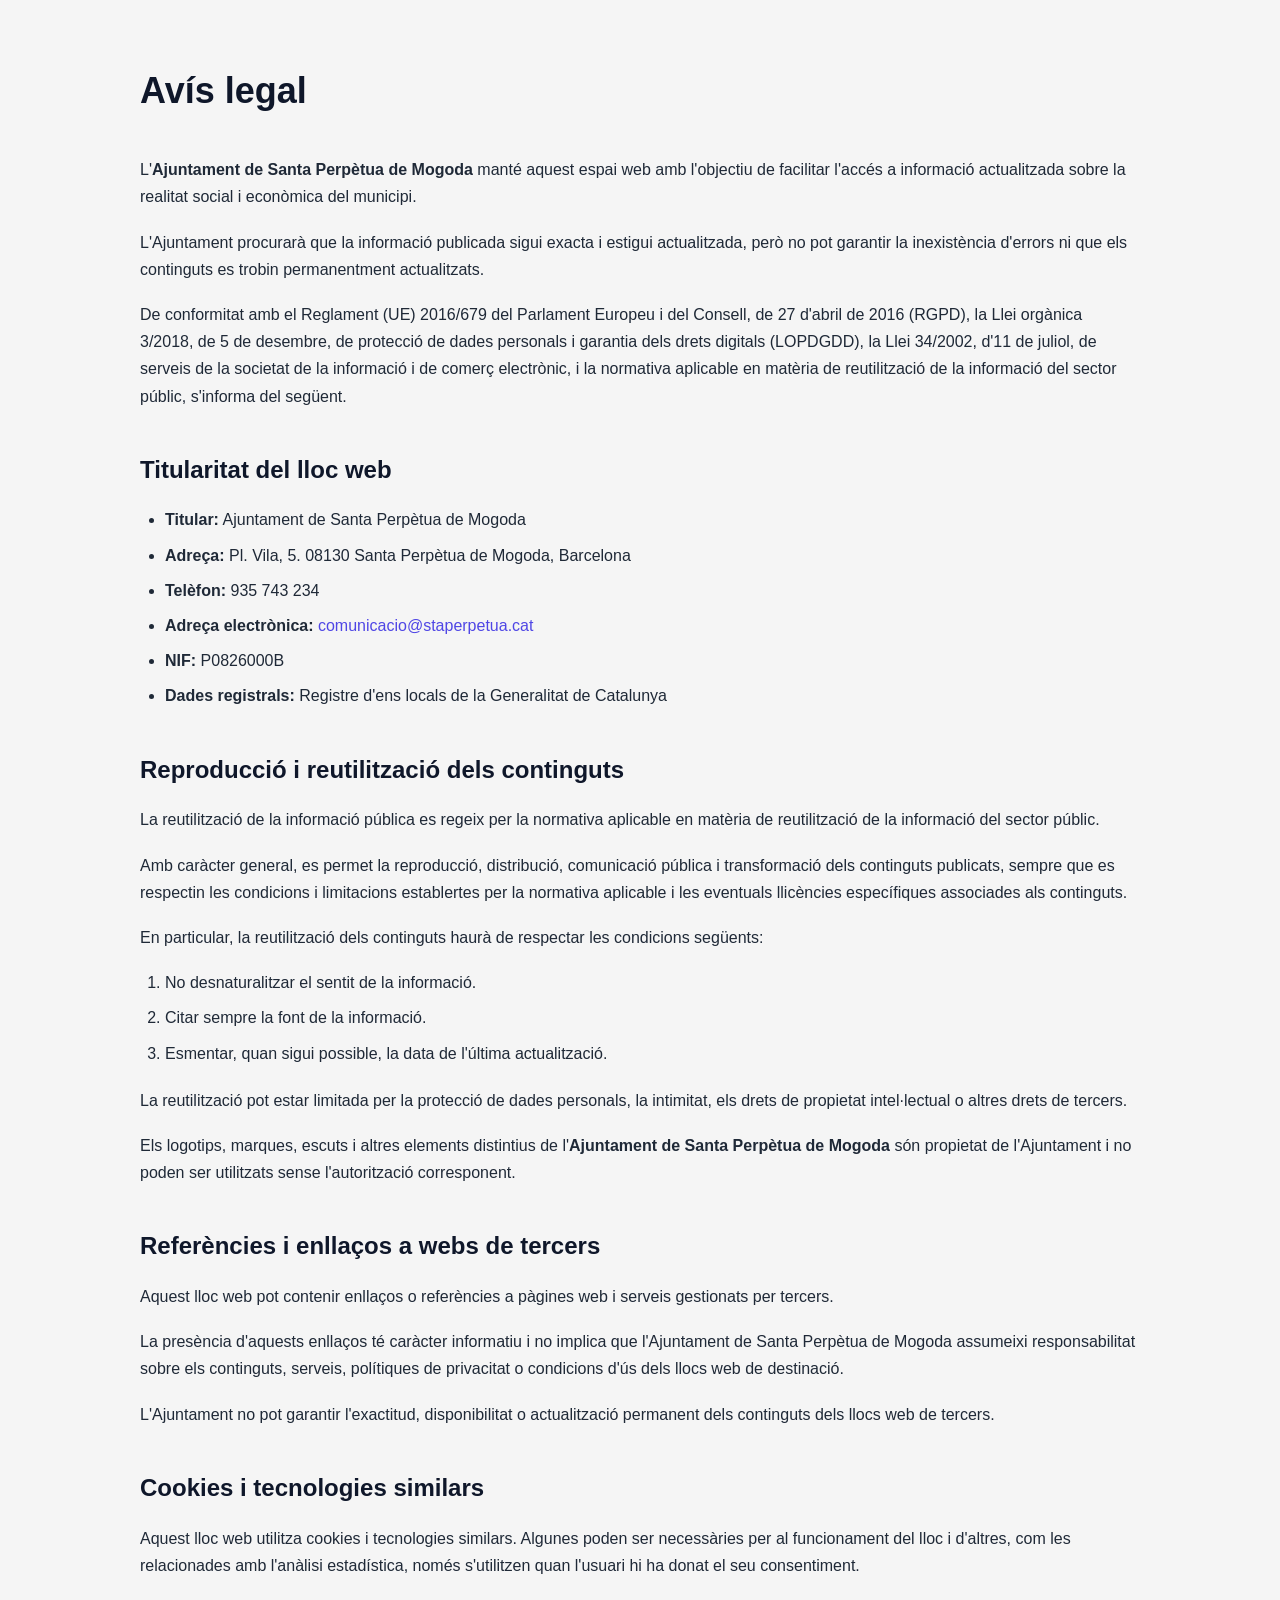
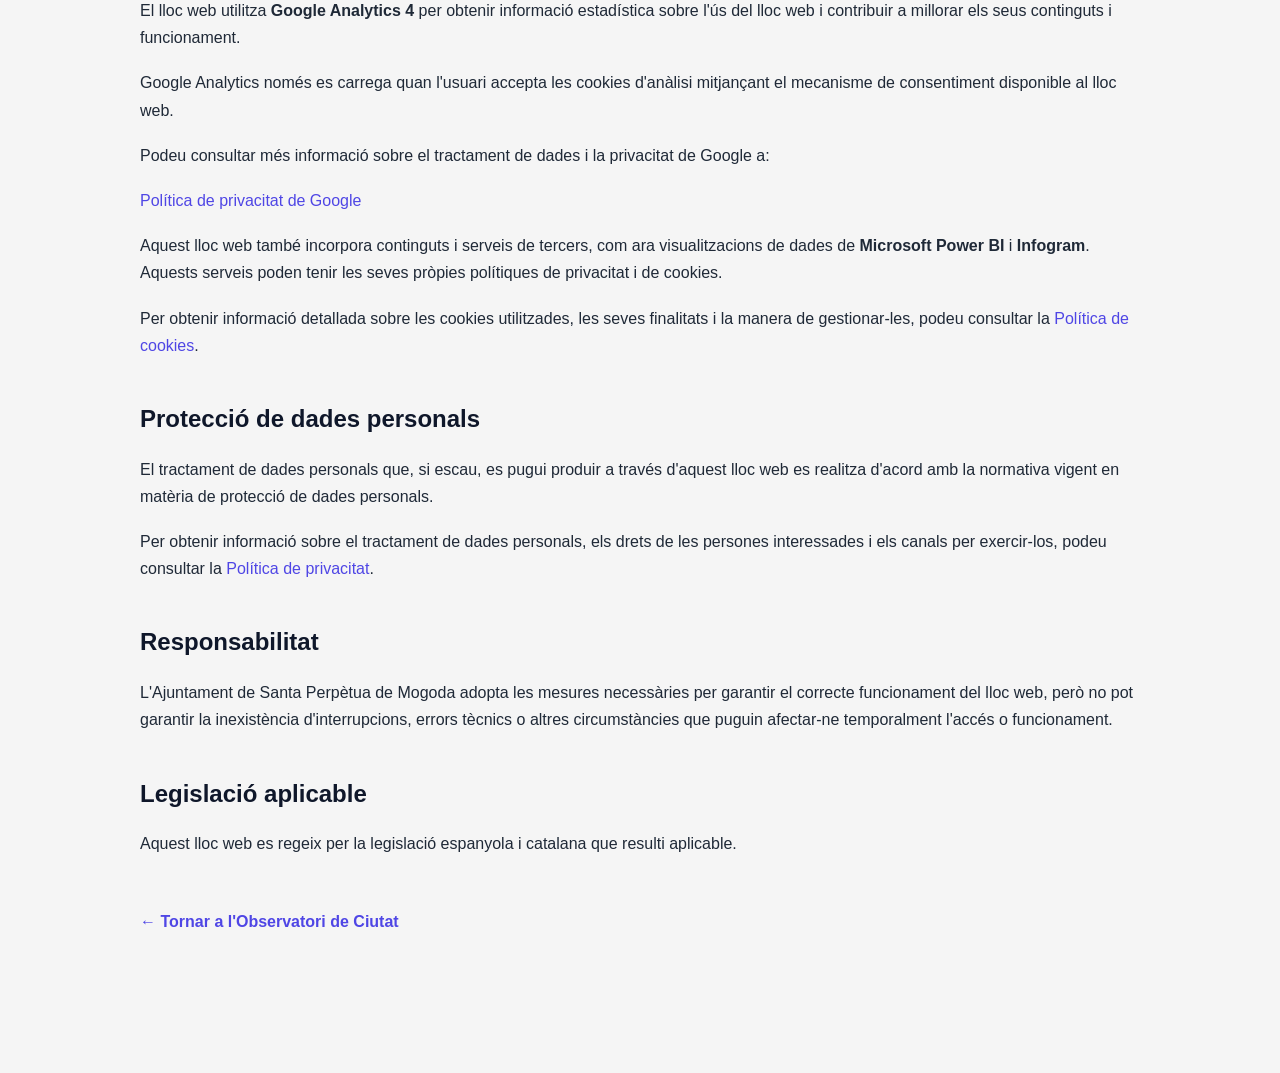
==== avis-legal.html @ c371d7ac "més modificacions" ====
<!DOCTYPE html>
<html lang="ca">

<head>
  <meta charset="UTF-8">
  <meta name="viewport" content="width=device-width, initial-scale=1.0">

  <title>Avís legal - Observatori de Ciutat</title>

  <link rel="stylesheet" href="style.css">
  <link rel="icon" type="image/png" href="favicon_blau.png">
</head>

<body>

  <main>

    <section class="legal-page">

      <h1>Avís legal</h1>

      <p>
        L'<strong>Ajuntament de Santa Perpètua de Mogoda</strong> manté
        aquest espai web amb l'objectiu de facilitar l'accés a informació
        actualitzada sobre la realitat social i econòmica del municipi.
      </p>

      <p>
        L'Ajuntament procurarà que la informació publicada sigui exacta
        i estigui actualitzada, però no pot garantir la inexistència
        d'errors ni que els continguts es trobin permanentment actualitzats.
      </p>

      <p>
        De conformitat amb el Reglament (UE) 2016/679 del Parlament Europeu
        i del Consell, de 27 d'abril de 2016 (RGPD), la Llei orgànica 3/2018,
        de 5 de desembre, de protecció de dades personals i garantia dels
        drets digitals (LOPDGDD), la Llei 34/2002, d'11 de juliol, de serveis
        de la societat de la informació i de comerç electrònic, i la normativa
        aplicable en matèria de reutilització de la informació del sector
        públic, s'informa del següent.
      </p>


      <h2 id="titular">Titularitat del lloc web</h2>

      <ul>
        <li><strong>Titular:</strong> Ajuntament de Santa Perpètua de Mogoda</li>
        <li><strong>Adreça:</strong> Pl. Vila, 5. 08130 Santa Perpètua de Mogoda, Barcelona</li>
        <li><strong>Telèfon:</strong> 935 743 234</li>
        <li>
          <strong>Adreça electrònica:</strong>
          <a href="mailto:comunicacio@staperpetua.cat">
            comunicacio@staperpetua.cat
          </a>
        </li>
        <li><strong>NIF:</strong> P0826000B</li>
        <li>
          <strong>Dades registrals:</strong>
          Registre d'ens locals de la Generalitat de Catalunya
        </li>
      </ul>


      <h2 id="continguts">Reproducció i reutilització dels continguts</h2>

      <p>
        La reutilització de la informació pública es regeix per la normativa
        aplicable en matèria de reutilització de la informació del sector
        públic.
      </p>

      <p>
        Amb caràcter general, es permet la reproducció, distribució,
        comunicació pública i transformació dels continguts publicats,
        sempre que es respectin les condicions i limitacions establertes
        per la normativa aplicable i les eventuals llicències específiques
        associades als continguts.
      </p>

      <p>
        En particular, la reutilització dels continguts haurà de respectar
        les condicions següents:
      </p>

      <ol>
        <li>No desnaturalitzar el sentit de la informació.</li>
        <li>Citar sempre la font de la informació.</li>
        <li>Esmentar, quan sigui possible, la data de l'última actualització.</li>
      </ol>

      <p>
        La reutilització pot estar limitada per la protecció de dades
        personals, la intimitat, els drets de propietat intel·lectual
        o altres drets de tercers.
      </p>

      <p>
        Els logotips, marques, escuts i altres elements distintius de
        l'<strong>Ajuntament de Santa Perpètua de Mogoda</strong> són
        propietat de l'Ajuntament i no poden ser utilitzats sense
        l'autorització corresponent.
      </p>


      <h2 id="links">Referències i enllaços a webs de tercers</h2>

      <p>
        Aquest lloc web pot contenir enllaços o referències a pàgines web
        i serveis gestionats per tercers.
      </p>

      <p>
        La presència d'aquests enllaços té caràcter informatiu i no implica
        que l'Ajuntament de Santa Perpètua de Mogoda assumeixi responsabilitat
        sobre els continguts, serveis, polítiques de privacitat o condicions
        d'ús dels llocs web de destinació.
      </p>

      <p>
        L'Ajuntament no pot garantir l'exactitud, disponibilitat o actualització
        permanent dels continguts dels llocs web de tercers.
      </p>


      <h2 id="cookies">Cookies i tecnologies similars</h2>

      <p>
        Aquest lloc web utilitza cookies i tecnologies similars. Algunes
        poden ser necessàries per al funcionament del lloc i d'altres,
        com les relacionades amb l'anàlisi estadística, només s'utilitzen
        quan l'usuari hi ha donat el seu consentiment.
      </p>

      <p>
        El lloc web utilitza <strong>Google Analytics 4</strong> per obtenir
        informació estadística sobre l'ús del lloc web i contribuir a millorar
        els seus continguts i funcionament.
      </p>

      <p>
        Google Analytics només es carrega quan l'usuari accepta les cookies
        d'anàlisi mitjançant el mecanisme de consentiment disponible al lloc
        web.
      </p>

      <p>
        Podeu consultar més informació sobre el tractament de dades i la
        privacitat de Google a:
      </p>

      <p>
        <a
          href="https://policies.google.com/privacy"
          target="_blank"
          rel="noopener noreferrer"
        >
          Política de privacitat de Google
        </a>
      </p>

      <p>
        Aquest lloc web també incorpora continguts i serveis de tercers,
        com ara visualitzacions de dades de <strong>Microsoft Power BI</strong>
        i <strong>Infogram</strong>. Aquests serveis poden tenir les seves
        pròpies polítiques de privacitat i de cookies.
      </p>

      <p>
        Per obtenir informació detallada sobre les cookies utilitzades,
        les seves finalitats i la manera de gestionar-les, podeu consultar
        la <a href="cookies.html">Política de cookies</a>.
      </p>


      <h2 id="dades">Protecció de dades personals</h2>

      <p>
        El tractament de dades personals que, si escau, es pugui produir
        a través d'aquest lloc web es realitza d'acord amb la normativa
        vigent en matèria de protecció de dades personals.
      </p>

      <p>
        Per obtenir informació sobre el tractament de dades personals,
        els drets de les persones interessades i els canals per exercir-los,
        podeu consultar la
        <a href="privacitat.html">Política de privacitat</a>.
      </p>


      <h2>Responsabilitat</h2>

      <p>
        L'Ajuntament de Santa Perpètua de Mogoda adopta les mesures
        necessàries per garantir el correcte funcionament del lloc web,
        però no pot garantir la inexistència d'interrupcions, errors
        tècnics o altres circumstàncies que puguin afectar-ne temporalment
        l'accés o funcionament.
      </p>


      <h2>Legislació aplicable</h2>

      <p>
        Aquest lloc web es regeix per la legislació espanyola i catalana
        que resulti aplicable.
      </p>


      <p class="legal-back">
        <a href="index.html">← Tornar a l'Observatori de Ciutat</a>
      </p>

    </section>

  </main>

</body>

</html>
---- style.css ----
/* =========================================================
   BASE
   ========================================================= */

body {
  font-family: Arial, sans-serif;
  margin: 0;
  background-color: #f5f5f5;
  color: #222;
}

main {
  margin-top: 0;
}

.hidden {
  display: none !important;
}


/* =========================================================
   HEADER / NAV
   ========================================================= */

header {
  background-color: #0f172a;
  color: white;
  padding: 20px 40px;
}

nav a {
  color: white;
  margin-right: 20px;
  text-decoration: none;
}


/* =========================================================
   HERO
   ========================================================= */

.hero {
  padding: 60px 40px;
  background: white;
}

.hero-slider {
  position: relative;
  width: 100%;
  height: 60vh;
  overflow: hidden;
}

.hero-slider .slide {
  position: absolute;
  inset: 0;
  width: 100%;
  height: 100%;
  object-fit: cover;
  object-position: center 35%;
  opacity: 0;
  transition: opacity 0.4s ease;
}

.hero-slider .slide.active {
  opacity: 1;
}

.hero-slider::after {
  content: "";
  position: absolute;
  inset: 0;
  background: rgba(0, 0, 0, 0.05);
  pointer-events: none;
}

.hero-slider button {
  position: absolute;
  top: 50%;
  transform: translateY(-50%);
  width: 48px;
  height: 48px;
  border: none;
  border-radius: 50%;
  background: rgba(0, 0, 0, 0.45);
  color: white;
  font-size: 28px;
  cursor: pointer;
  z-index: 10;
}

.hero-slider button:hover {
  background: rgba(0, 0, 0, 0.7);
}

.prev {
  left: 20px;
}

.next {
  right: 20px;
}


/* =========================================================
   HERO CONTENT
   ========================================================= */

.hero-content {
  position: absolute;
  top: 30%;
  left: 50%;
  transform: translate(-50%, -50%);
  z-index: 30;
  width: 80%;
  text-align: center;
  color: #ffffff;
  text-shadow: 0 2px 12px rgba(0, 0, 0, 0.9);
}

.hero-content h1 {
  font-size: 54px;
  margin-bottom: 10px;
}

.hero-content p {
  font-size: 20px;
  margin-bottom: 10px;
}

.hero-content nav {
  display: flex;
  justify-content: center;
  flex-wrap: wrap;
  gap: 15px;
}

.hero-content nav a {
  color: white;
  text-decoration: none;
  padding: 10px 18px;
  margin-right: 0;
  background: rgba(0, 0, 0, 0.4);
  border-radius: 999px;
  transition: 0.3s;
}

.hero-content nav a:hover {
  background: rgba(0, 0, 0, 0.7);
}


/* =========================================================
   HERO LOGO
   ========================================================= */

.overlay-logo {
  position: static;
  width: 220px;
  margin-bottom: -120px;
  animation: fadeUp 1s ease forwards;
  animation-delay: 1s;
  opacity: 0;
  filter: drop-shadow(0 6px 20px rgba(0, 0, 0, 0.9));
}

@keyframes fadeUp {
  from {
    opacity: 0;
    transform: translateY(20px);
  }

  to {
    opacity: 0.95;
    transform: translateY(0);
  }
}


/* =========================================================
   CARDS
   ========================================================= */

.cards {
  display: grid;
  grid-template-columns: repeat(4, 1fr);
  gap: 20px;
  max-width: 1200px;
  margin: 0 auto;
  padding: 0 20px;
}

.card {
  display: block;
  text-decoration: none;
  color: black;
  background: white;
  padding: 20px;
  border-radius: 12px;
  overflow: hidden;
  box-shadow: 0 4px 10px rgba(0, 0, 0, 0.1);
  transition: transform 0.2s, box-shadow 0.2s;

}

.card:hover {
  transform: translateY(-5px);
  box-shadow: 0 8px 18px rgba(0, 0, 0, 0.2);
}

.card img {
  width: 100%;
  aspect-ratio: 16 / 9;
  object-fit: cover;
}

.card h3 {
  margin: 15px;
  text-align: center;
}

.card p {
  margin: 0 15px 15px;
  text-align: center;
}


/* =========================================================
   KPI
   ========================================================= */

.kpi-container {
  max-width: 1200px;
  margin: 10px auto;
  padding: 0 20px;
  position: relative;
  z-index: 10;
  }

.kpi-container iframe {
  width: 100%;
  height: 125px;
  border: none;
  border-radius: 12px;
  display: block;
  box-shadow: 0 4px 12px rgba(0, 0, 0, 0.08);
  border-left: 4px solid #0f172a;
  border-top: 4px solid #0f172a;
}

.infogram-embed {
  min-height: 300px;
}


/* =========================================================
   ABOUT
   ========================================================= */

.about {
  max-width: 1200px;
  margin: 60px auto;
  padding: 0 20px 10px;
  line-height: 1.6;
  text-align: center;
  background: white;
  border-radius: 12px;
  box-shadow: 0 4px 10px rgba(0, 0, 0, 0.1);
  border-left: 4px solid #0f172a;
  border-top: 4px solid #0f172a;
}

.about h2 {
  font-size: 28px;
  margin-bottom: 20px;
}

.about > p:first-of-type {
  font-size: 16px;
  color: #334155;
  margin-bottom: 15px;
}

.about p {
  font-size: 16px;
  margin-bottom: 15px;
  color: #333;
  }


 /* =========================================================
    CONTACT
    ========================================================= */

.contact {
  max-width: 1200px;
  margin: 60px auto;
  padding: 0 20px;
  line-height: 1.6;
  text-align: center;
  }

.contact h2 {
  font-size: 28px;
  margin-bottom: 30px;
}

.contact-container {
  display: grid;
  grid-template-columns: 1fr 1fr;
  gap: 30px;
}

.contact-block {
  padding: 5px 10px;
  border-radius: 12px;
  background: #f8fafc;
  border-left: 4px solid #0f172a;
  border-top: 4px solid #0f172a;
}

.contact-block h3 {
  font-size: 20px;
  margin-bottom: 15px;
}

.contact-block p {
  font-size: 16px;
  margin-bottom: 10px;
}

.contact .email a {
  font-weight: bold;
  color: #0f172a;
  text-decoration: none;
}

.contact .email a:hover {
  text-decoration: underline;
}

.subscription-button {
  display: inline-block;
  margin-top: 5px;
  padding: 9px 18px;
  border-radius: 8px;
  background: #0f172a;
  color: #ffffff;
  text-decoration: none;
  font-weight: 600;
}

.subscription-button:hover {
  opacity: 0.85;
}


/* =========================================================
   LINKS
   ========================================================= */

.links {
  max-width: 1200px;
  margin: 60px auto;
  padding: 0 20px;
  text-align: center;
  
}

.links h2 {
  font-size: 28px;
  margin-bottom: 30px;
}

.links-container {
  display: grid;
  grid-template-columns: repeat(3, 1fr);
  gap: 20px;
}

.link-card {
  display: block;
  padding: 20px;
  background: white;
  border-radius: 12px;
  text-decoration: none;
  color: #0f172a;
  box-shadow: 0 4px 10px rgba(0, 0, 0, 0.1);
  transition: 0.2s;
  border-left: 4px solid #0f172a;
  border-top: 4px solid #0f172a;
}

.link-card:hover {
  transform: translateY(-3px);
  box-shadow: 0 6px 15px rgba(0, 0, 0, 0.15);
}


/* =========================================================
   PUBLICACIONS DESTACADES
   ========================================================= */

.featured-publications {
  max-width: 1200px;
  margin: 40px auto;
  padding: 0 20px;
  text-align: center;
}

.featured-publications h2 {
  font-size: 28px;
  margin-bottom: 30px;
}

.featured-container {
  display: grid;
  grid-template-columns: repeat(2, 1fr);
  gap: 20px;
}

.featured-card {
  display: block;
  padding: 10px;
  background: white;
  border-radius: 12px;
  text-decoration: none;
  color: #222;
  box-shadow: 0 4px 10px rgba(0, 0, 0, 0.08);
  transition: 0.2s;
  border-top: 4px solid #0f172a;
  border-left: 5px solid #0f172a;
  text-align: center;
}

.featured-card:hover {
  transform: translateY(-4px);
  box-shadow: 0 8px 18px rgba(0, 0, 0, 0.12);
}

.featured-tag {
  display: inline-block;
  font-size: 12px;
  text-transform: uppercase;
  letter-spacing: 1px;
  color: #64748b;
  margin-bottom: 10px;
}

.featured-card h3 {
  margin: 0 0 10px;
  font-size: 17px;
}

.featured-card p {
  margin: 0;
  color: #555;
  font-size: 15.5px;
}


/* =========================================================
   SECTION TITLES
   ========================================================= */

.section-title {
  text-align: center;
  font-size: 28px;
  margin: 40px 0 30px;
}


/* =========================================================
   VIEWER
   ========================================================= */

.viewer {
  max-width: 1200px;
  margin: 40px auto;
  padding: 0 20px;
}

.viewer iframe {
  width: 100%;
  height: 85vh;
  border: none;
  display: block;
  border-radius: 12px;
  background: white;
}


/* =========================================================
   FOOTER
   ========================================================= */

.footer {
  background-color: #0f172a;
  color: white;
  margin-top: 60px;
  border-top: 4px solid #1e293b;
}

.footer-content {
  max-width: 1200px;
  margin: 0 auto;
  padding: 35px 30px;
  display: grid;
  grid-template-columns: 1fr auto 1fr;
  align-items: center;
  gap: 40px;
  line-height: 1.6;
}


/* INFORMACIÓ ESQUERRA */

.footer-info {
  text-align: left;
}

.footer-info p {
  margin: 0;
  font-size: 14px;
  line-height: 1.3;
}

.footer-info .footer-city {
  margin-top: 12px;
}

.footer-info .footer-copy {
  margin-top: 12px;
  font-size: 13px;
  opacity: 0.7;
}


/* LOGOS CENTRALS */

.footer-logos {
  display: flex;
  justify-content: center;
  align-items: center;
  gap: 20px;
}

.footer-logo {
  width: auto;
  max-height: 85px;
  height: auto;
  margin-bottom: 0;
}


/* AVISOS LEGALS DRETA */

.footer-legal {
  display: flex;
  flex-direction: column;
  align-items: flex-end;
  gap: 5px;
}

.footer-legal a {
  color: #ffffff;
  text-decoration: none;
  font-size: 14px;
}

.footer-legal a:hover {
  text-decoration: underline;
}


/* ENLLAÇOS GENERALS */

.footer p,
.footer a {
  color: #ffffff;
}

.footer-contact a {
  color: white;
  text-decoration: none;
}

.footer-contact a:hover {
  text-decoration: underline;
}


/* VERSIÓ MÒBIL */

@media (max-width: 700px) {

  .footer-content {
    grid-template-columns: 1fr;
    gap: 25px;
    padding: 35px 20px;
    text-align: center;
  }

  .footer-info {
    text-align: center;
  }

  .footer-logos {
    justify-content: center;
  }

  .footer-legal {
    align-items: center;
  }

}

/* =========================================================
   RESPONSIVE
   ========================================================= */

@media (max-width: 900px) {

  .cards {
    grid-template-columns: repeat(2, 1fr);
  }

  .links-container {
    grid-template-columns: repeat(2, 1fr);
  }

}

@media (max-width: 768px) {

  .kpi-container {
    margin: -40px auto 30px;
  }

}

@media (max-width: 700px) {

  .featured-container {
    grid-template-columns: 1fr;
  }

}

@media (max-width: 500px) {

  .cards,
  .links-container {
    grid-template-columns: 1fr;
  }

}

/* =========================
   BANNER DE CONSENTIMENT
   ========================= */

.cookie-banner {
    position: fixed;
    left: 20px;
    right: 20px;
    bottom: 20px;
    z-index: 1000;

    background: #ffffff;
    border-radius: 12px;
    box-shadow: 0 6px 25px rgba(0, 0, 0, 0.20);

    padding: 20px 25px;
}

.cookie-content {
    max-width: 1200px;
    margin: 0 auto;

    display: flex;
    align-items: center;
    justify-content: space-between;
    gap: 30px;
}

.cookie-text {
    flex: 1;
}

.cookie-text h2 {
    margin: 0 0 8px;
    font-size: 20px;
    color: #0f172a;
}

.cookie-text p {
    margin: 0;
    font-size: 14px;
    line-height: 1.5;
    color: #444;
}

.cookie-buttons {
    display: flex;
    gap: 10px;
    flex-shrink: 0;
}

.cookie-buttons button {
    border: none;
    border-radius: 8px;
    padding: 10px 18px;
    font-size: 14px;
    cursor: pointer;
}

#cookie-reject {
    background: #e5e7eb;
    color: #222;
}

#cookie-accept {
    background: linear-gradient(135deg, #6f8fff, #9e7cf2);
    color: white;
}

.cookie-buttons button:hover {
    opacity: 0.9;
}


/* Mòbil */

@media (max-width: 700px) {

    .cookie-content {
        flex-direction: column;
        align-items: stretch;
        gap: 15px;
    }

    .cookie-buttons {
        justify-content: flex-end;
    }

}

/* =========================
   PÀGINES LEGALS
   ========================= */

.legal-page {
  max-width: 1000px;
  margin: 60px auto;
  padding: 0 25px 60px;
  color: #1f2937;
  line-height: 1.7;
}

.legal-page h1 {
  margin-bottom: 35px;
  font-size: 36px;
  color: #0f172a;
}

.legal-page h2 {
  margin-top: 40px;
  margin-bottom: 15px;
  font-size: 24px;
  color: #0f172a;
}

.legal-page p {
  margin-bottom: 18px;
}

.legal-page ul,
.legal-page ol {
  margin-bottom: 20px;
  padding-left: 25px;
}

.legal-page li {
  margin-bottom: 8px;
}

.legal-page a {
  color: #4f46e5;
  text-decoration: none;
}

.legal-page a:hover {
  text-decoration: underline;
}

.legal-back {
  margin-top: 50px;
  font-weight: 600;
}

/* =========================
   MODAL AVÍS LEGAL
   ========================= */

.legal-modal {
  display: none;
  position: fixed;
  inset: 0;
  z-index: 2000;
}

.legal-modal.active {
  display: flex;
  align-items: center;
  justify-content: center;
}

.legal-modal-overlay {
  position: absolute;
  inset: 0;
  background: rgba(15, 23, 42, 0.65);
}

.legal-modal-content {
  position: relative;
  z-index: 1;

  width: min(1000px, 90vw);
  height: min(750px, 85vh);

  background: #ffffff;
  border-radius: 12px;
  overflow: hidden;

  box-shadow: 0 10px 40px rgba(0, 0, 0, 0.30);
}

.legal-modal-close {
  position: absolute;
  top: 10px;
  right: 15px;
  z-index: 2;

  width: 36px;
  height: 36px;

  border: none;
  border-radius: 50%;

  background: #0f172a;
  color: #ffffff;

  font-size: 25px;
  line-height: 1;

  cursor: pointer;
}

.legal-modal-close:hover {
  opacity: 0.85;
}

#legal-modal-frame {
  width: 100%;
  height: 100%;
  border: none;
}
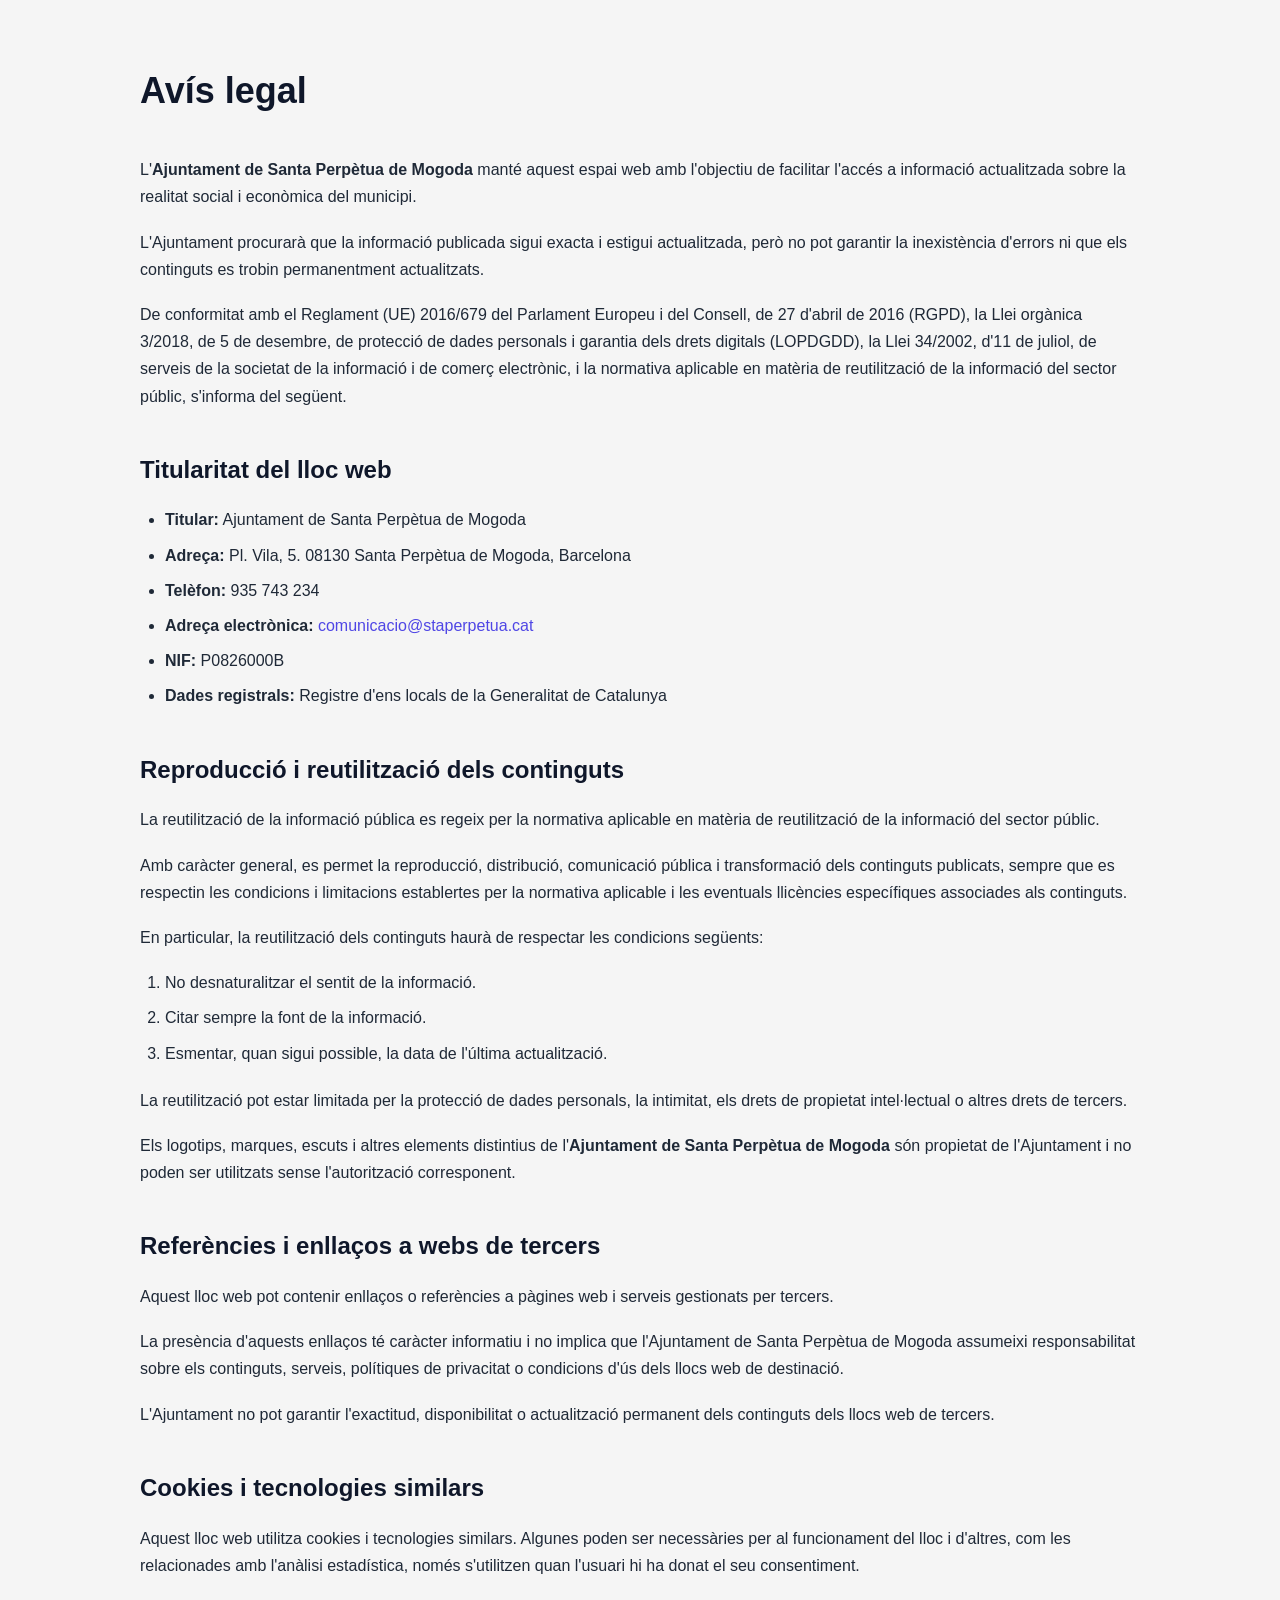
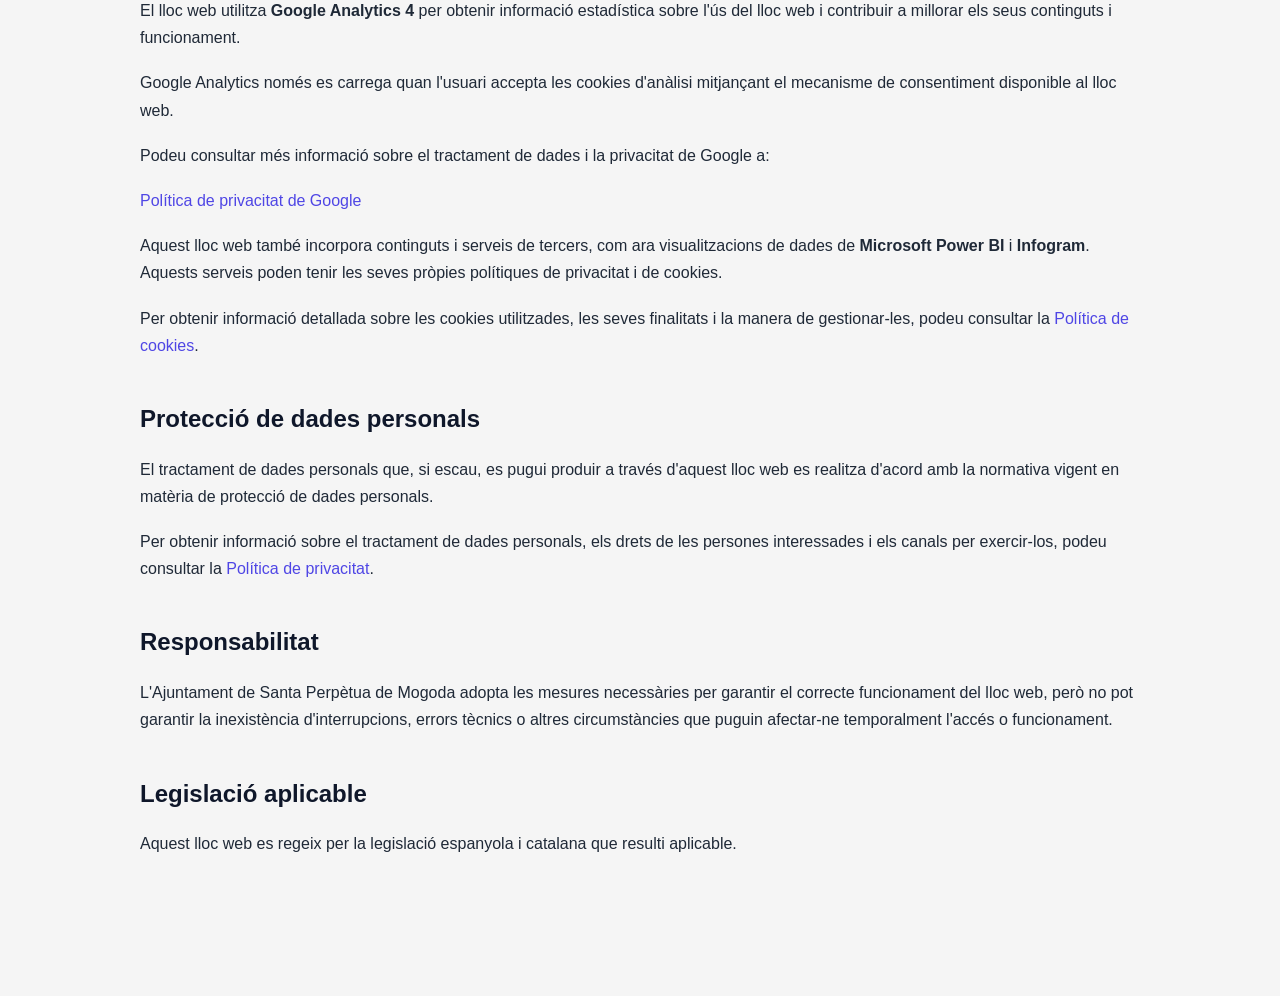
==== commit 9894dbc9: "actualització eleccions" ====
--- a/avis-legal.html
+++ b/avis-legal.html
@@ -207,10 +207,7 @@
         que resulti aplicable.
       </p>
 
-
-      <p class="legal-back">
-        <a href="index.html">← Tornar a l'Observatori de Ciutat</a>
-      </p>
+    
 
     </section>
 
--- a/style.css
+++ b/style.css
@@ -116,6 +116,7 @@
   text-align: center;
   color: #ffffff;
   text-shadow: 0 2px 12px rgba(0, 0, 0, 0.9);
+  pointer-events: none;
 }
 
 .hero-content h1 {
@@ -258,6 +259,8 @@
    ========================================================= */
 
 .about {
+  width: calc(100% - 40px);
+  box-sizing: border-box;
   max-width: 1200px;
   margin: 60px auto;
   padding: 0 20px 10px;
@@ -490,6 +493,109 @@
 }
 
 
+/* MÒBIL EN HORITZONTAL */
+
+@media (max-width: 1000px) and (orientation: landscape) {
+
+  .viewer {
+    max-width: none;
+    width: 100%;
+    margin: 20px 0;
+    padding: 0;
+  }
+
+  .viewer iframe {
+    height: 60vw;
+  }
+
+}
+
+
+/* MISSATGE GIRAR PANTALLA */
+
+#rotate-message {
+  display: none;
+  position: fixed;
+  inset: 0;
+  z-index: 9999;
+
+  background: rgba(15, 23, 42, 0.72);
+
+  align-items: center;
+  justify-content: center;
+
+  text-align: center;
+}
+
+#rotate-message > div {
+  padding: 28px 35px;
+
+  display: flex;
+  flex-direction: column;
+  align-items: center;
+
+  text-align: center;
+
+  animation: rotateMessageIn 0.35s ease-out;
+}
+
+.rotate-icon {
+  font-size: 42px;
+  line-height: 1;
+  margin-bottom: 12px;
+
+  color: white;
+
+  animation: rotatePhone 1.8s ease-in-out infinite;
+}
+
+#rotate-message p {
+  margin: 0;
+
+  font-size: 22px;
+
+  color: white;
+}
+
+#rotate-message span {
+  display: block;
+
+  margin-top: 6px;
+
+  font-size: 14px;
+
+  color: white;
+}
+
+
+@keyframes rotateMessageIn {
+
+  from {
+    opacity: 0;
+    transform: scale(0.95);
+  }
+
+  to {
+    opacity: 1;
+    transform: scale(1);
+  }
+
+}
+
+
+@keyframes rotatePhone {
+
+  0%, 100% {
+    transform: rotate(0deg);
+  }
+
+  50% {
+    transform: rotate(90deg);
+  }
+
+}
+
+
 /* =========================================================
    FOOTER
    ========================================================= */
@@ -615,6 +721,31 @@
 
 }
 
+/* HERO - MÒBIL */
+
+@media (max-width: 700px) {
+
+  .hero-content {
+    width: 90%;
+  }
+
+  .hero-content h1 {
+    font-size: 36px;
+  }
+
+}
+
+/* CONTACTE - MÒBIL */
+
+@media (max-width: 700px) {
+
+  .contact-container {
+    grid-template-columns: 1fr;
+    gap: 20px;
+  }
+
+}
+
 /* =========================================================
    RESPONSIVE
    ========================================================= */
@@ -865,4 +996,27 @@
   width: 100%;
   height: 100%;
   border: none;
-}+}
+
+/* KPI - VERSIÓ DESKTOP / MÒBIL */
+
+.kpi-mobile {
+  display: none;
+}
+
+@media (max-width: 700px) {
+
+  .kpi-desktop {
+    display: none;
+  }
+
+  .kpi-mobile {
+    display: block;
+  }
+
+   .kpi-mobile iframe {
+    height: 85px;
+  }
+
+}
+
